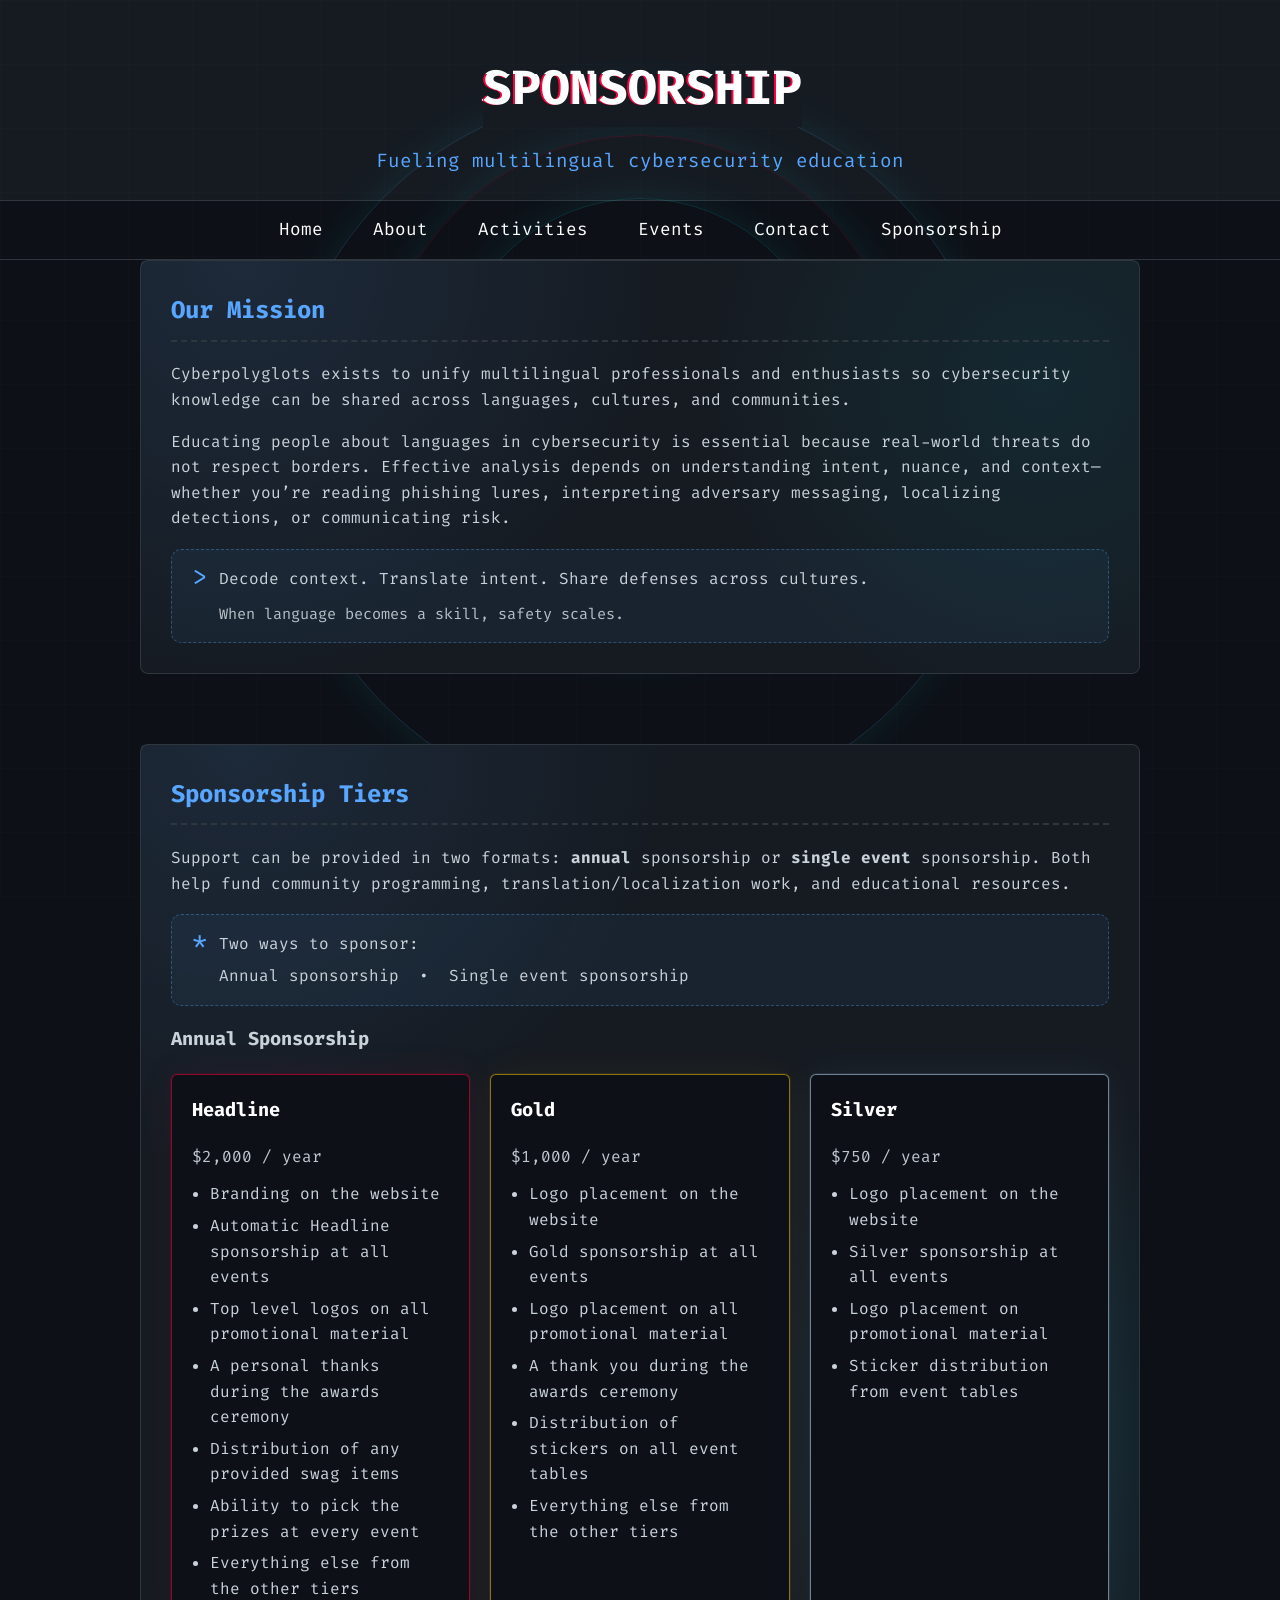
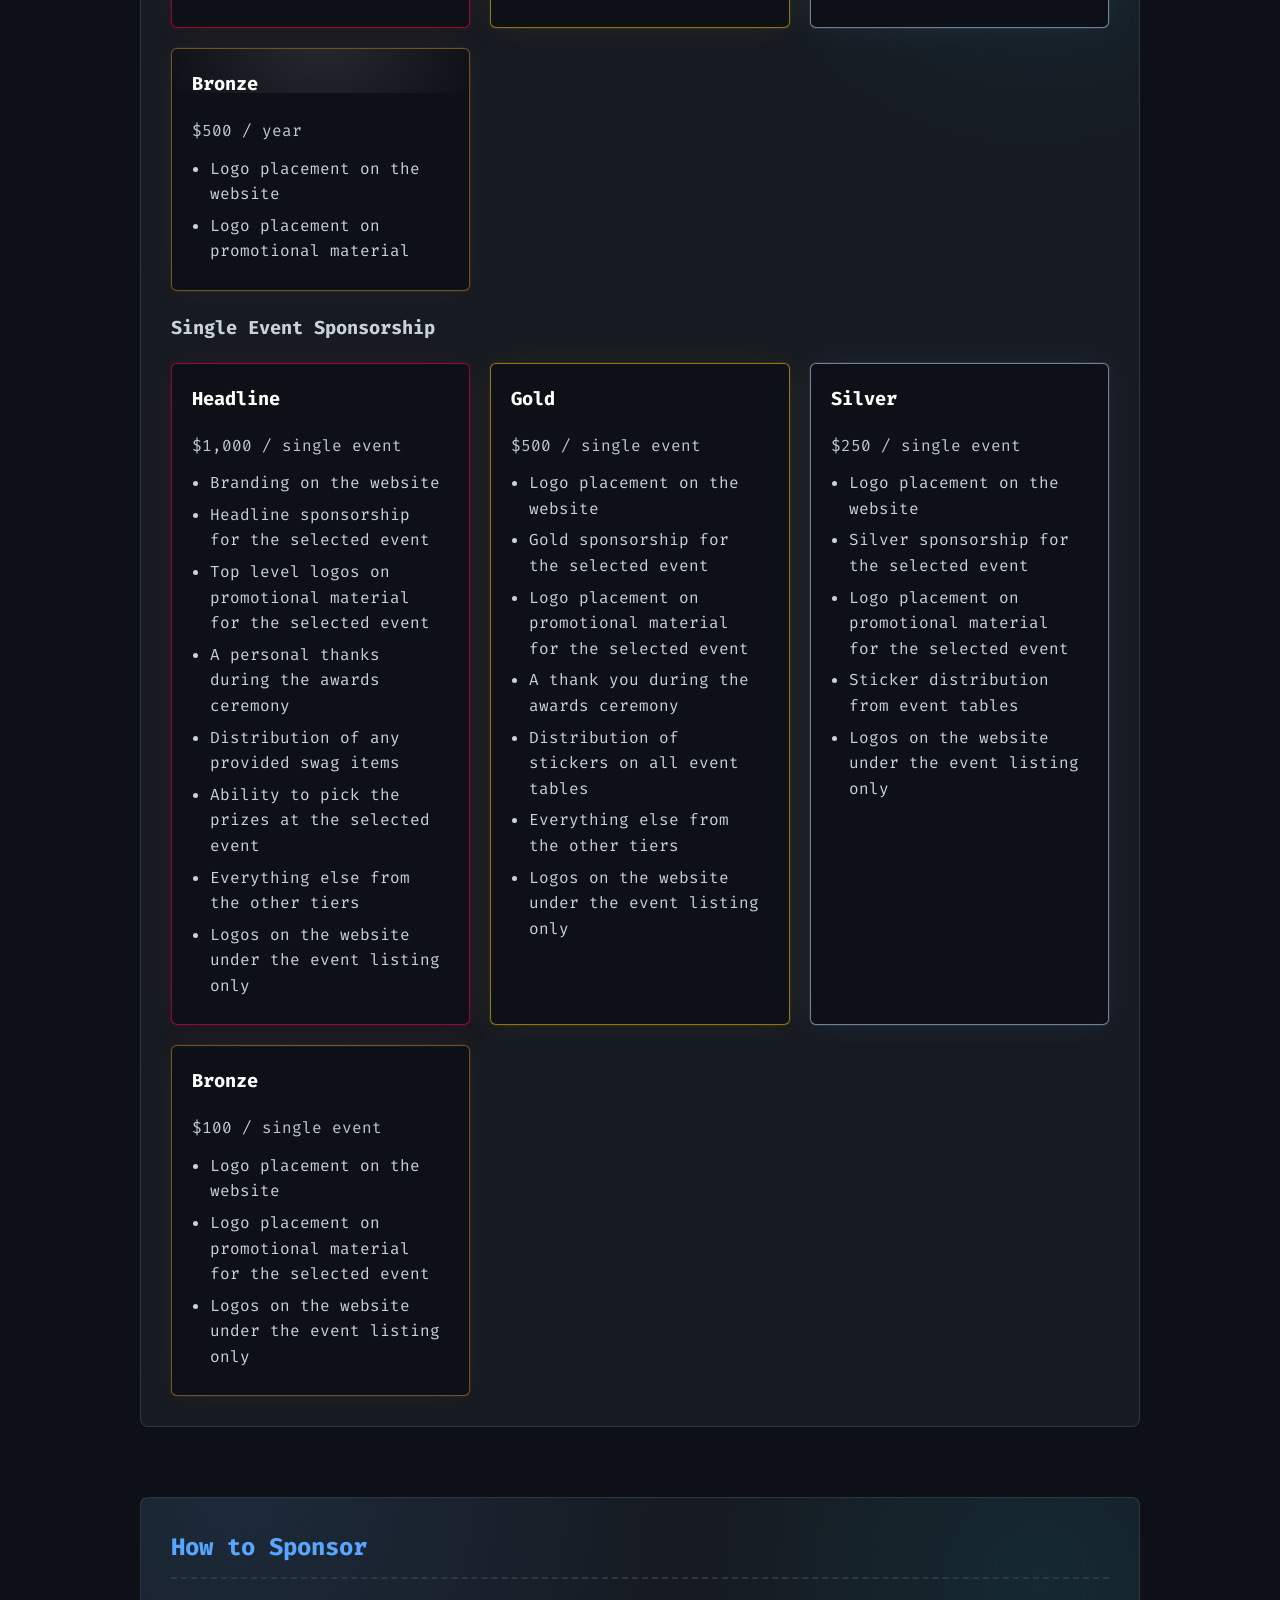
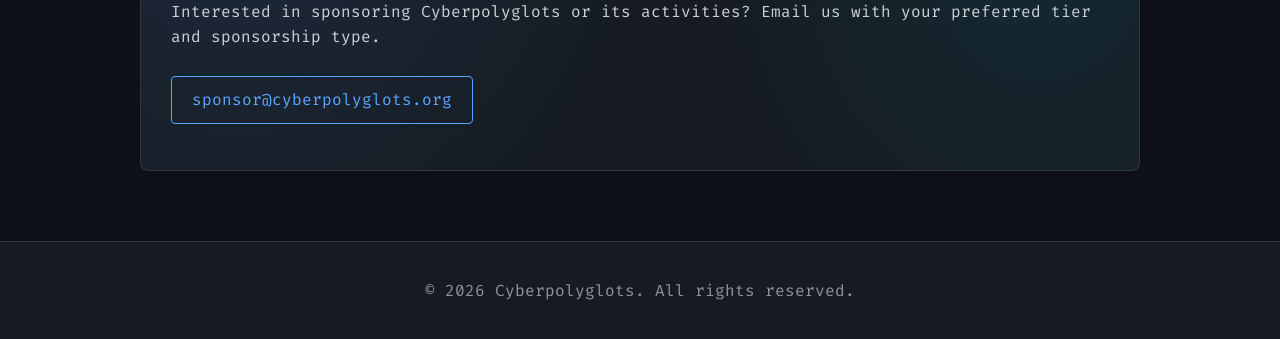
==== sponsorship.html @ d9398c61 "added sponsorship information" ====
<!DOCTYPE html>
<html lang="en">
<head>
    <meta charset="UTF-8">
    <meta name="viewport" content="width=device-width, initial-scale=1.0">
    <title>Cyberpolyglots - Sponsorship</title>
    <link rel="stylesheet" href="style.css">
    <link href="https://fonts.googleapis.com/css2?family=Fira+Code:wght@400;700&display=swap" rel="stylesheet">
</head>
<body>
    <div class="bg-grid" aria-hidden="true"></div>
    <div class="bg-orbits" aria-hidden="true">
        <span class="orbit orbit--a"></span>
        <span class="orbit orbit--b"></span>
        <span class="orbit orbit--c"></span>
    </div>

    <header>
        <div class="container">
            <h1 class="glitch" data-text="Sponsorship">Sponsorship</h1>
            <p class="subtitle">Fueling multilingual cybersecurity education</p>

            <div class="sr-only" aria-hidden="false">
                Sponsorship information for Cyberpolyglots.
            </div>
        </div>
    </header>

    <nav>
        <div class="container">
            <ul>
                <li><a href="index.html">Home</a></li>
                <li><a href="index.html#about">About</a></li>
                <li><a href="index.html#activities">Activities</a></li>
                <li><a href="index.html#events">Events</a></li>
                <li><a href="index.html#contact">Contact</a></li>
                <li><a href="sponsorship.html">Sponsorship</a></li>
            </ul>
        </div>
    </nav>

    <main class="container">
        <section id="mission">
            <h2>Our Mission</h2>
            <p>
                Cyberpolyglots exists to unify multilingual professionals and enthusiasts so cybersecurity
                knowledge can be shared across languages, cultures, and communities.
            </p>
            <p>
                Educating people about languages in cybersecurity is essential because real-world threats do not
                respect borders. Effective analysis depends on understanding intent, nuance, and context—whether
                you’re reading phishing lures, interpreting adversary messaging, localizing detections, or
                communicating risk.
            </p>

            <div class="quote-callout" role="note" aria-label="Why languages matter in cybersecurity">
                <div class="quote-mark" aria-hidden="true">></div>
                <div>
                    <p class="quote-text">Decode context. Translate intent. Share defenses across cultures.</p>
                    <p class="quote-sub">When language becomes a skill, safety scales.</p>
                </div>
            </div>
        </section>

        <section id="sponsorship-tiers">
            <h2>Sponsorship Tiers</h2>
            <p>
                Support can be provided in two formats: <strong>annual</strong> sponsorship or <strong>single event</strong>
                sponsorship. Both help fund community programming, translation/localization work, and educational resources.
            </p>

            <div class="quote-callout" role="note" aria-label="Sponsorship formats">
                <div class="quote-mark" aria-hidden="true">*</div>
                <div>
                    <p class="quote-text" style="margin-bottom: 6px;">Two ways to sponsor:</p>
                    <p class="quote-text">Annual sponsorship &nbsp;•&nbsp; Single event sponsorship</p>
                </div>
            </div>

            <h3 style="margin-bottom: 8px;">Annual Sponsorship</h3>
            <div class="activity-grid" role="list" aria-label="Annual sponsorship tiers">
                <div class="activity-card tier tier--headline" role="listitem">
                    <h3>Headline</h3>
                    <p class="tier-price">$2,000 / year</p>
                    <ul class="tier-list">
                        <li>Branding on the website</li>
                        <li>Automatic Headline sponsorship at all events</li>
                        <li>Top level logos on all promotional material</li>
                        <li>A personal thanks during the awards ceremony</li>
                        <li>Distribution of any provided swag items</li>
                        <li>Ability to pick the prizes at every event</li>
                        <li>Everything else from the other tiers</li>
                    </ul>
                </div>

                <div class="activity-card tier tier--gold" role="listitem">
                    <h3>Gold</h3>
                    <p class="tier-price">$1,000 / year</p>
                    <ul class="tier-list">
                        <li>Logo placement on the website</li>
                        <li>Gold sponsorship at all events</li>
                        <li>Logo placement on all promotional material</li>
                        <li>A thank you during the awards ceremony</li>
                        <li>Distribution of stickers on all event tables</li>
                        <li>Everything else from the other tiers</li>
                    </ul>
                </div>

                <div class="activity-card tier tier--silver" role="listitem">
                    <h3>Silver</h3>
                    <p class="tier-price">$750 / year</p>
                    <ul class="tier-list">
                        <li>Logo placement on the website</li>
                        <li>Silver sponsorship at all events</li>
                        <li>Logo placement on promotional material</li>
                        <li>Sticker distribution from event tables</li>
                    </ul>
                </div>

                <div class="activity-card tier tier--bronze" role="listitem">
                    <h3>Bronze</h3>
                    <p class="tier-price">$500 / year</p>
                    <ul class="tier-list">
                        <li>Logo placement on the website</li>
                        <li>Logo placement on promotional material</li>
                    </ul>
                </div>
            </div>

            <h3 style="margin: 22px 0 8px;">Single Event Sponsorship</h3>
            <div class="activity-grid" role="list" aria-label="Single event sponsorship tiers">
                <div class="activity-card tier tier--headline" role="listitem">
                    <h3>Headline</h3>
                    <p class="tier-price">$1,000 / single event</p>
                    <ul class="tier-list">
                        <li>Branding on the website</li>
                        <li>Headline sponsorship for the selected event</li>
                        <li>Top level logos on promotional material for the selected event</li>
                        <li>A personal thanks during the awards ceremony</li>
                        <li>Distribution of any provided swag items</li>
                        <li>Ability to pick the prizes at the selected event</li>
                        <li>Everything else from the other tiers</li>
                        <li>Logos on the website under the event listing only</li>
                    </ul>
                </div>
                <div class="activity-card tier tier--gold" role="listitem">
                    <h3>Gold</h3>
                    <p class="tier-price">$500 / single event</p>
                    <ul class="tier-list">
                        <li>Logo placement on the website</li>
                        <li>Gold sponsorship for the selected event</li>
                        <li>Logo placement on promotional material for the selected event</li>
                        <li>A thank you during the awards ceremony</li>
                        <li>Distribution of stickers on all event tables</li>
                        <li>Everything else from the other tiers</li>
                        <li>Logos on the website under the event listing only</li>
                    </ul>
                </div>
                <div class="activity-card tier tier--silver" role="listitem">
                    <h3>Silver</h3>
                    <p class="tier-price">$250 / single event</p>
                    <ul class="tier-list">
                        <li>Logo placement on the website</li>
                        <li>Silver sponsorship for the selected event</li>
                        <li>Logo placement on promotional material for the selected event</li>
                        <li>Sticker distribution from event tables</li>
                        <li>Logos on the website under the event listing only</li>
                    </ul>
                </div>
                <div class="activity-card tier tier--bronze" role="listitem">
                    <h3>Bronze</h3>
                    <p class="tier-price">$100 / single event</p>
                    <ul class="tier-list">
                        <li>Logo placement on the website</li>
                        <li>Logo placement on promotional material for the selected event</li>
                        <li>Logos on the website under the event listing only</li>
                    </ul>
                </div>
            </div>

        </section>

        <section id="how-to-sponsor">
            <h2>How to Sponsor</h2>
            <p>
                Interested in sponsoring Cyberpolyglots or its activities? Email us with your preferred tier and
                sponsorship type.
            </p>
            <p>
                <a href="mailto:sponsor@cyberpolyglots.org" class="btn" style="margin-top: 10px;">sponsor@cyberpolyglots.org</a>
            </p>
        </section>
    </main>

    <footer>
        <div class="container">
            <p>&copy; 2026 Cyberpolyglots. All rights reserved.</p>
        </div>
    </footer>
</body>
</html>
---- style.css ----
:root {
    --bg-color: #0d1117;
    --text-color: #c9d1d9;
    --accent-color: #58a6ff;
    --glitch-color1: #ff003c;
    --glitch-color2: #00e5ff;

    --card-color: #161b22;
    --border-color: #30363d;
    --muted: #8b949e;
    --chip-bg: rgba(88, 166, 255, 0.12);
}

body {
    font-family: 'Fira Code', monospace;
    background-color: var(--bg-color);
    color: var(--text-color);
    margin: 0;
    padding: 0;
    line-height: 1.6;
    overflow-x: hidden;
}

.bg-grid {
    position: fixed;
    inset: 0;
    pointer-events: none;
    background-image:
        linear-gradient(rgba(255, 255, 255, 0.035) 1px, transparent 1px),
        linear-gradient(90deg, rgba(255, 255, 255, 0.035) 1px, transparent 1px);
    background-size: 64px 64px;
    opacity: 0.35;
}

.bg-orbits {
    position: fixed;
    inset: 0;
    pointer-events: none;
    overflow: hidden;
}

.orbit {
    position: absolute;
    width: 620px;
    height: 620px;
    left: 50%;
    top: 15vh;
    transform: translateX(-50%);
    border-radius: 50%;
    border: 1px solid rgba(88, 166, 255, 0.18);
    box-shadow: 0 0 40px rgba(0, 229, 255, 0.08);
    filter: blur(0.2px);
}

.orbit--a {
    width: 520px;
    height: 520px;
    border-color: rgba(255, 0, 60, 0.15);
    animation: orbit-spin 18s linear infinite;
}

.orbit--b {
    width: 720px;
    height: 720px;
    top: 10vh;
    border-color: rgba(88, 166, 255, 0.18);
    animation: orbit-spin 26s linear infinite reverse;
}

.orbit--c {
    width: 380px;
    height: 380px;
    top: 22vh;
    border-color: rgba(0, 229, 255, 0.14);
    animation: orbit-spin 14s linear infinite;
}

@keyframes orbit-spin {
    0% { transform: translateX(-50%) rotate(0deg); }
    100% { transform: translateX(-50%) rotate(360deg); }
}

.container {
    width: 90%;
    max-width: 1000px;
    margin: auto;
    overflow: hidden;
    padding: 0 20px;
}

header {
    background: #161b22;
    color: #fff;
    padding-top: 50px;
    min-height: 150px;
    border-bottom: 1px solid #30363d;
    text-align: center;
}

header h1 {
    font-size: 3rem;
    margin: 0;
    text-transform: uppercase;
}

header .subtitle {
    font-size: 1.2rem;
    color: var(--accent-color);
}

nav {
    background: #0d1117;
    border-bottom: 1px solid #30363d;
    padding: 15px 0;
}

nav ul {
    padding: 0;
    list-style: none;
    text-align: center;
    margin: 0;
}

nav li {
    display: inline;
    padding: 0 20px;
}

nav a {
    color: #fff;
    text-decoration: none;
    font-size: 1.1rem;
    transition: color 0.3s ease;
}

nav a:hover {
    color: var(--accent-color);
}

main {
    padding: 40px 0;
}

/* Two-column layout for right-side sponsor prominence */
main {
    display: flex;
    flex-direction: row;
    align-items: flex-start;
    justify-content: center;
    gap: 20px;
    flex-wrap: wrap;
}

main > section {
    flex: 1 1 100%;
    max-width: 1000px;
}

/* Make core sponsors render as a wider right column */
#core-sponsors {
    flex: 0 1 520px;
    max-width: 540px;
    margin-bottom: 50px;
}

@media (max-width: 900px) {
    main { flex-direction: column; }
    #core-sponsors { flex: 1 1 100%; max-width: 100%; }
}

section {
    margin-bottom: 50px;
    background: var(--card-color);
    padding: 30px;
    border: 1px solid var(--border-color);
    border-radius: 8px;
    position: relative;
    isolation: isolate;
}

section::before {
    content: '';
    position: absolute;
    inset: 0;
    background:
        radial-gradient(800px circle at 10% 0%, rgba(88, 166, 255, 0.12), transparent 55%),
        radial-gradient(700px circle at 90% 30%, rgba(0, 229, 255, 0.08), transparent 50%);
    opacity: 0.9;
    z-index: -1;
}

h2 {
    color: var(--accent-color);
    border-bottom: 2px dashed #30363d;
    padding-bottom: 10px;
    margin-top: 0;
}

.btn {
    display: inline-block;
    background: transparent;
    color: var(--accent-color);
    padding: 10px 20px;
    text-decoration: none;
    border: 1px solid var(--accent-color);
    border-radius: 4px;
    margin-top: 15px;
    margin-right: 10px;
    transition: all 0.3s ease;
}

.btn:hover {
    background: var(--accent-color);
    color: var(--bg-color);
}

/* Layouts */
.activity-grid {
    display: grid;
    grid-template-columns: repeat(auto-fit, minmax(250px, 1fr));
    gap: 20px;
    margin-top: 20px;
}

.activity-card {
    background: #0d1117;
    padding: 20px;
    border: 1px solid #30363d;
    border-radius: 6px;
    transition: transform 0.2s ease, border-color 0.2s ease, box-shadow 0.2s ease;
}

.activity-card:hover {
    transform: translateY(-5px);
    border-color: var(--accent-color);
}

/* Sponsorship tiers */
.tier {
   position: relative;
   overflow: hidden;
}

.tier::after {
   content: '';
   position: absolute;
   inset: -40% -40% auto -40%;
   height: 140px;
   background: radial-gradient(circle at 50% 50%, rgba(255,255,255,0.12), transparent 60%);
   pointer-events: none;
   opacity: 0.9;
}

.tier-price {
   margin: 6px 0 12px 0;
   color: rgba(201, 209, 217, 0.95);
}

.tier-list {
   margin: 0;
   padding-left: 18px;
   text-align: left;
}

.tier-list li {
   margin: 6px 0;
}

.tier--headline {
   border-color: rgba(255, 0, 60, 0.55);
   box-shadow: 0 0 0 1px rgba(255, 0, 60, 0.08), 0 0 40px rgba(255, 0, 60, 0.06);
}

.tier--headline h3 {
   color: #ff003c;
}

.tier--gold {
   border-color: rgba(255, 193, 7, 0.55);
   box-shadow: 0 0 0 1px rgba(255, 193, 7, 0.08), 0 0 40px rgba(255, 193, 7, 0.06);
}

.tier--gold h3 {
   color: #ffc107;
}

.tier--silver {
   border-color: rgba(192, 220, 255, 0.55);
   box-shadow: 0 0 0 1px rgba(192, 220, 255, 0.08), 0 0 40px rgba(192, 220, 255, 0.06);
}

.tier--silver h3 {
   color: #d1e7ff;
}

.tier--bronze {
   border-color: rgba(205, 127, 50, 0.55);
   box-shadow: 0 0 0 1px rgba(205, 127, 50, 0.08), 0 0 40px rgba(205, 127, 50, 0.06);
}

.tier--bronze h3 {
   color: #cd7f32;
}

.activity-card h3 {
    color: #fff;
    margin-top: 0;
}

.event-list {
    display: flex;
    flex-direction: column;
    gap: 20px;
    margin-top: 20px;
}

.event-card {
    display: flex;
    align-items: center;
    background: #0d1117;
    padding: 20px;
    border: 1px solid #30363d;
    border-radius: 6px;
}

.event-logo {
    max-width: 100px;
    max-height: 100px;
    margin-right: 20px;
    object-fit: contain;
}

.event-card h3 {
    color: #fff;
    margin: 0 0 5px 0;
}

.event-card p {
    margin: 0;
    color: var(--text-color);
}

footer {
    background: #161b22;
    color: #8b949e;
    text-align: center;
    padding: 20px;
    margin-top: 20px;
    border-top: 1px solid #30363d;
}

/* Polyglot language rail */
.polyglot-rail {
    display: flex;
    flex-wrap: wrap;
    justify-content: center;
    gap: 10px;
    margin-top: 18px;
}

.lang-chip {
    background: var(--chip-bg);
    border: 1px solid rgba(88, 166, 255, 0.25);
    color: #e6edf3;
    border-radius: 999px;
    padding: 8px 12px;
    font-size: 0.95rem;
    letter-spacing: 0.02em;
    position: relative;
    overflow: hidden;
}

.sr-only {
    position: absolute;
    width: 1px;
    height: 1px;
    padding: 0;
    margin: -1px;
    overflow: hidden;
    clip: rect(0, 0, 0, 0);
    white-space: nowrap;
    border: 0;
}

.quote-sub {
    margin: 10px 0 0;
    color: rgba(201, 209, 217, 0.9);
    font-size: 0.95rem;
}

.lang-inline {
    color: #e6edf3;
    padding: 2px 8px;
    border: 1px solid rgba(88, 166, 255, 0.25);
    background: rgba(88, 166, 255, 0.08);
    border-radius: 999px;
    display: inline-block;
}

.lang-chip::after {
    content: '';
    position: absolute;
    inset: -40% -60%;
    background: linear-gradient(90deg, transparent, rgba(255, 255, 255, 0.12), transparent);
    transform: rotate(15deg) translateX(-60%);
    animation: chip-sweep 4.2s ease-in-out infinite;
    opacity: 0.85;
}

@keyframes chip-sweep {
    0%, 55% { transform: rotate(15deg) translateX(-60%); opacity: 0; }
    70% { opacity: 1; }
    100% { transform: rotate(15deg) translateX(60%); opacity: 0; }
}

/* About callout */
.quote-callout {
    margin-top: 18px;
    border: 1px dashed rgba(88, 166, 255, 0.35);
    background: rgba(88, 166, 255, 0.06);
    border-radius: 10px;
    padding: 16px 16px 16px 20px;
    display: flex;
    align-items: flex-start;
    gap: 12px;
}

.quote-mark {
    color: var(--accent-color);
    font-size: 1.6rem;
    line-height: 1;
    margin-top: -2px;
}

.quote-text {
    margin: 0;
    color: var(--text-color);
}

.terminal-hint {
    margin-top: 18px;
    background: rgba(13, 17, 23, 0.6);
    border: 1px solid rgba(48, 54, 61, 0.9);
    border-radius: 10px;
    padding: 12px 14px;
    display: flex;
    align-items: center;
    gap: 10px;
    justify-content: center;
    flex-wrap: wrap;
}

.terminal-hint .prompt {
    color: var(--muted);
}

.terminal-hint .cmd {
    color: #e6edf3;
    background: rgba(88, 166, 255, 0.10);
    border: 1px solid rgba(88, 166, 255, 0.25);
    padding: 6px 10px;
    border-radius: 8px;
}

.terminal-hint .sep {
    color: rgba(201, 209, 217, 0.55);
}

/* Glitch Effect */
.glitch {
    position: relative;
    display: inline-block;
}

.glitch::before,
.glitch::after {
    content: attr(data-text);
    position: absolute;
    top: 0;
    left: 0;
    width: 100%;
    height: 100%;
    background: #161b22;
}

.glitch::before {
    left: 2px;
    text-shadow: -2px 0 var(--glitch-color1);
    clip: rect(24px, 550px, 90px, 0);
    animation: glitch-anim-2 3s infinite linear alternate-reverse;
}

.glitch::after {
    left: -2px;
    text-shadow: -2px 0 var(--glitch-color2);
    clip: rect(85px, 550px, 140px, 0);
    animation: glitch-anim 2.5s infinite linear alternate-reverse;
}

@keyframes glitch-anim {
    0% { clip: rect(10px, 9999px, 44px, 0); }
    20% { clip: rect(79px, 9999px, 11px, 0); }
    40% { clip: rect(54px, 9999px, 35px, 0); }
    60% { clip: rect(15px, 9999px, 68px, 0); }
    80% { clip: rect(98px, 9999px, 83px, 0); }
    100% { clip: rect(3px, 9999px, 20px, 0); }
}

@keyframes glitch-anim-2 {
    0% { clip: rect(65px, 9999px, 100px, 0); }
    20% { clip: rect(3px, 9999px, 54px, 0); }
    40% { clip: rect(89px, 9999px, 2px, 0); }
    60% { clip: rect(22px, 9999px, 73px, 0); }
    80% { clip: rect(44px, 9999px, 33px, 0); }
    100% { clip: rect(9px, 9999px, 99px, 0); }
}

/* Reduce motion for accessibility */
@media (prefers-reduced-motion: reduce) {
    .lang-chip::after,
    .orbit {
        animation: none !important;
    }
}
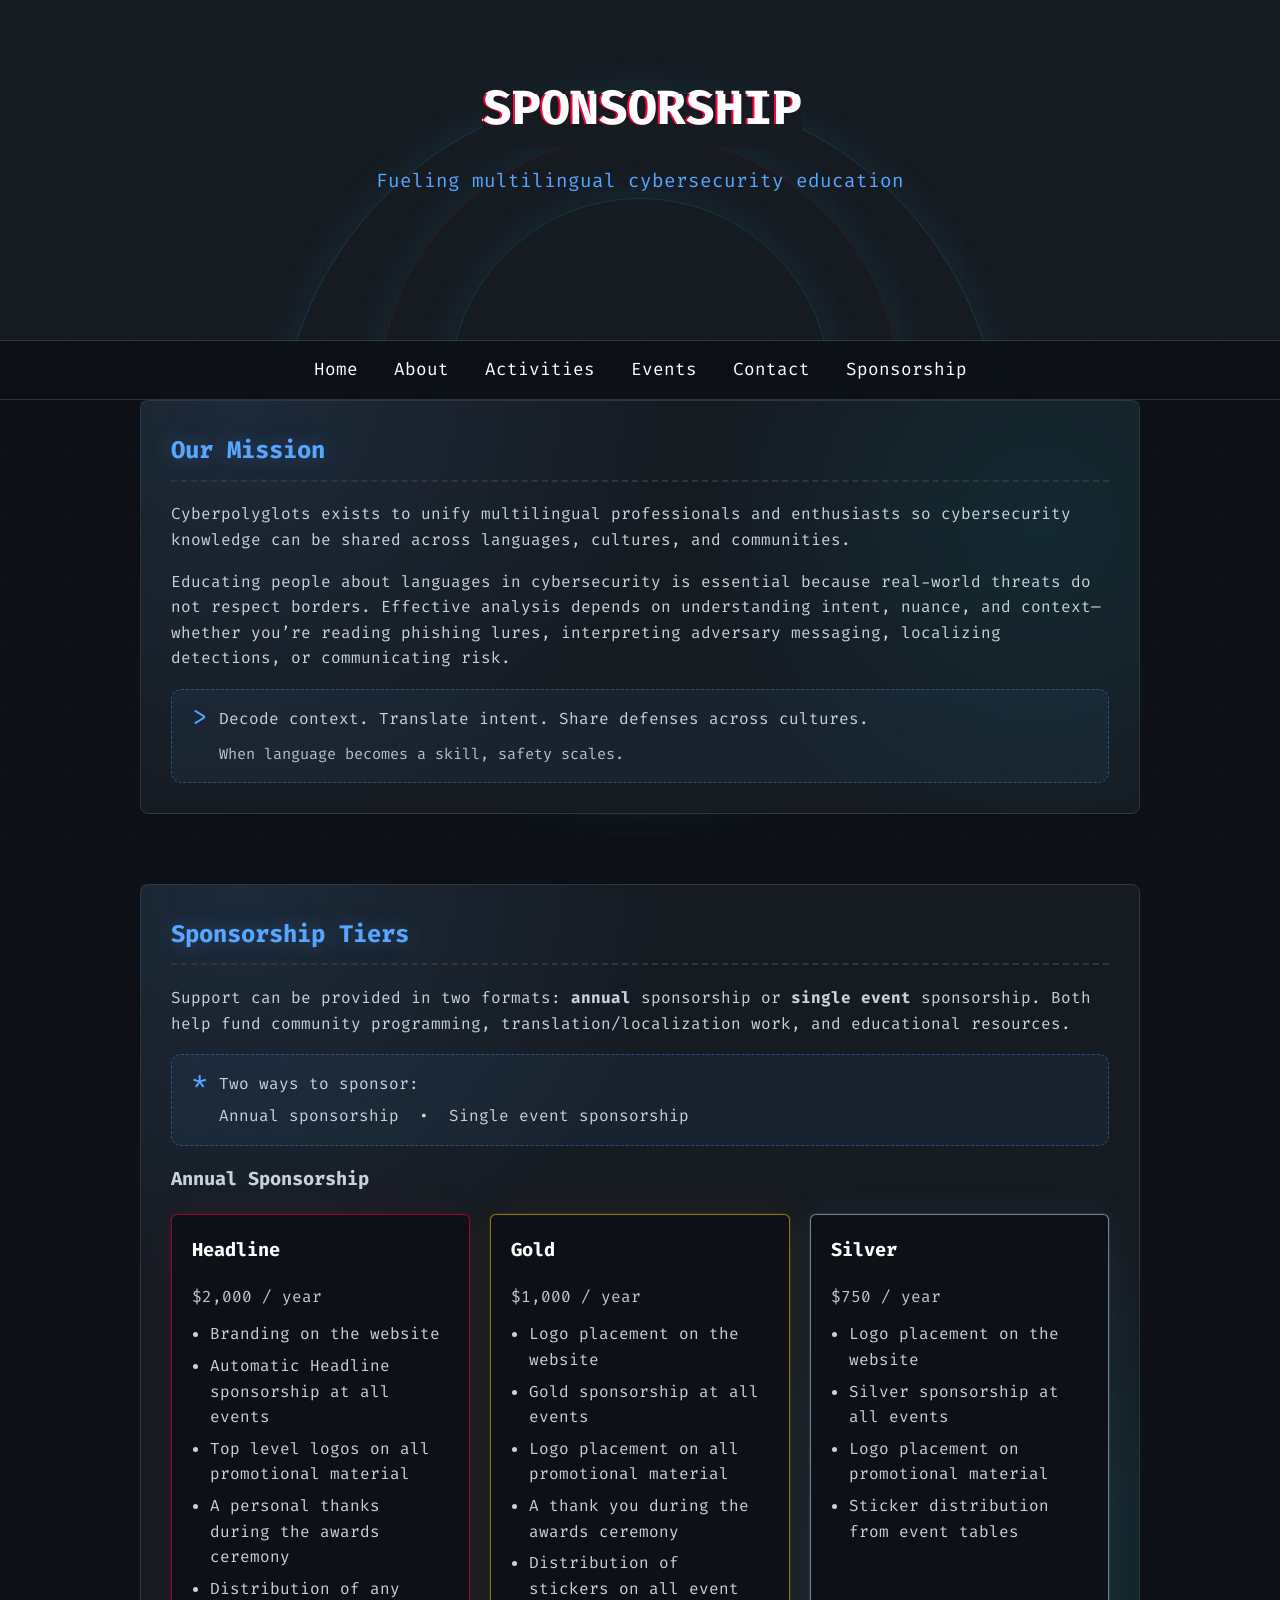
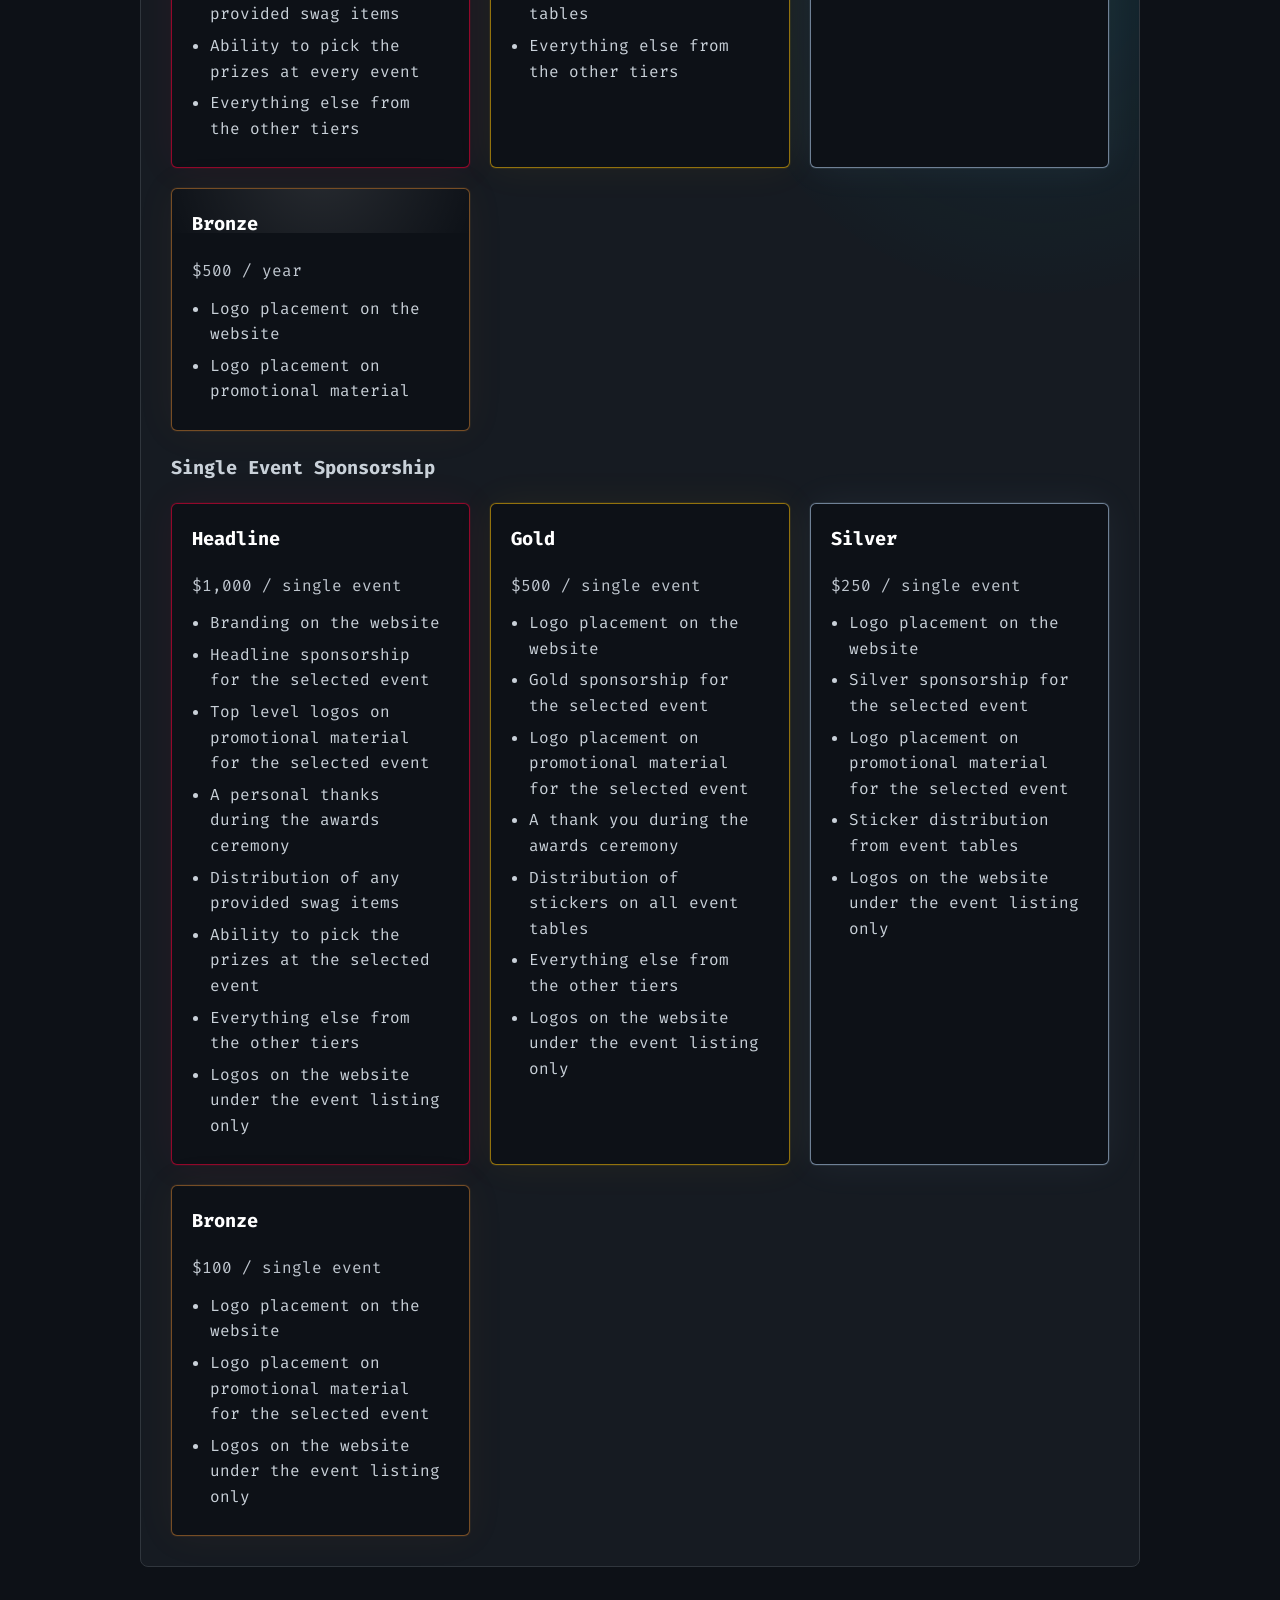
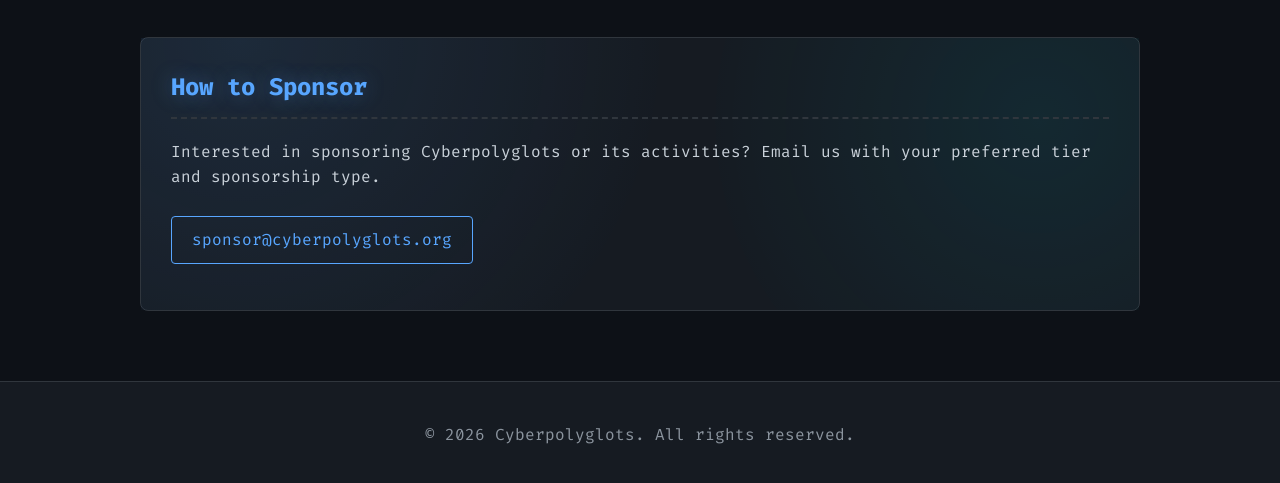
==== commit 76275a9a: "add GNU Terry Pratchett X-Clacks-Overhead meta tag Adds the X-Clacks-Overhead tribute meta tag to al" ====
--- a/sponsorship.html
+++ b/sponsorship.html
@@ -2,6 +2,7 @@
 <html lang="en">
 <head>
     <meta charset="UTF-8">
+    <meta http-equiv="X-Clacks-Overhead" content="GNU Terry Pratchett">
     <meta name="viewport" content="width=device-width, initial-scale=1.0">
     <title>Cyberpolyglots - Sponsorship</title>
     <link rel="stylesheet" href="style.css">
--- a/style.css
+++ b/style.css
@@ -84,15 +84,15 @@
     width: 90%;
     max-width: 1000px;
     margin: auto;
-    overflow: hidden;
     padding: 0 20px;
 }
 
 header {
     background: #161b22;
     color: #fff;
-    padding-top: 50px;
-    min-height: 150px;
+    padding-top: 70px;
+    padding-bottom: 50px;
+    min-height: 220px;
     border-bottom: 1px solid #30363d;
     text-align: center;
 }
@@ -109,9 +109,14 @@
 }
 
 nav {
-    background: #0d1117;
+    background: rgba(13, 17, 23, 0.85);
     border-bottom: 1px solid #30363d;
     padding: 15px 0;
+    position: sticky;
+    top: 0;
+    z-index: 100;
+    backdrop-filter: blur(12px);
+    -webkit-backdrop-filter: blur(12px);
 }
 
 nav ul {
@@ -123,7 +128,7 @@
 
 nav li {
     display: inline;
-    padding: 0 20px;
+    padding: 0 13px;
 }
 
 nav a {
@@ -131,9 +136,32 @@
     text-decoration: none;
     font-size: 1.1rem;
     transition: color 0.3s ease;
+    position: relative;
+    padding-bottom: 3px;
+}
+
+nav a::after {
+    content: '';
+    position: absolute;
+    bottom: 0;
+    left: 50%;
+    transform: translateX(-50%);
+    width: 0;
+    height: 1px;
+    background: var(--accent-color);
+    transition: width 0.25s ease;
 }
 
 nav a:hover {
+    color: var(--accent-color);
+}
+
+nav a:hover::after,
+nav a.active::after {
+    width: 100%;
+}
+
+nav a.active {
     color: var(--accent-color);
 }
 
@@ -194,6 +222,7 @@
     border-bottom: 2px dashed #30363d;
     padding-bottom: 10px;
     margin-top: 0;
+    text-shadow: 0 0 20px rgba(88, 166, 255, 0.35);
 }
 
 .btn {
@@ -233,6 +262,7 @@
 .activity-card:hover {
     transform: translateY(-5px);
     border-color: var(--accent-color);
+    box-shadow: 0 0 24px rgba(88, 166, 255, 0.18);
 }
 
 /* Sponsorship tiers */
@@ -321,6 +351,13 @@
     padding: 20px;
     border: 1px solid #30363d;
     border-radius: 6px;
+    transition: transform 0.2s ease, border-color 0.2s ease, box-shadow 0.2s ease;
+}
+
+.event-card:hover {
+    transform: translateY(-5px);
+    border-color: var(--accent-color);
+    box-shadow: 0 0 24px rgba(88, 166, 255, 0.18);
 }
 
 .event-logo {
@@ -340,13 +377,85 @@
     color: var(--text-color);
 }
 
+/* Challenge cards */
+.challenges-heading {
+    color: var(--text-color);
+    margin: 28px 0 4px;
+    font-size: 1rem;
+    text-transform: uppercase;
+    letter-spacing: 0.1em;
+    color: var(--muted);
+}
+
+.challenge-card {
+    display: flex;
+    flex-direction: column;
+}
+
+.challenge-card .btn {
+    margin-top: auto;
+    align-self: flex-start;
+}
+
+.challenge-tag {
+    display: inline-block;
+    font-size: 0.72rem;
+    text-transform: uppercase;
+    letter-spacing: 0.1em;
+    color: var(--accent-color);
+    border: 1px solid rgba(88, 166, 255, 0.3);
+    background: rgba(88, 166, 255, 0.08);
+    border-radius: 4px;
+    padding: 2px 8px;
+    margin-bottom: 10px;
+    width: fit-content;
+}
+
+/* Community links row (Join Us section) */
+.community-links {
+    display: flex;
+    flex-wrap: wrap;
+    gap: 12px;
+    margin: 18px 0;
+}
+
+.community-btn {
+    display: inline-flex;
+    align-items: center;
+    gap: 8px;
+}
+
+.community-btn-icon {
+    font-size: 1rem;
+}
+
 footer {
     background: #161b22;
     color: #8b949e;
     text-align: center;
-    padding: 20px;
+    padding: 24px 20px 20px;
     margin-top: 20px;
     border-top: 1px solid #30363d;
+}
+
+.footer-links {
+    margin-bottom: 10px;
+    font-size: 0.9rem;
+}
+
+.footer-links a {
+    color: var(--muted);
+    text-decoration: none;
+    transition: color 0.2s ease;
+}
+
+.footer-links a:hover {
+    color: var(--accent-color);
+}
+
+.footer-sep {
+    margin: 0 10px;
+    color: var(--border-color);
 }
 
 /* Polyglot language rail */
@@ -515,10 +624,135 @@
     100% { clip: rect(9px, 9999px, 99px, 0); }
 }
 
+/* Scan line */
+.scan-line {
+    position: fixed;
+    left: 0;
+    top: 0;
+    width: 100%;
+    height: 1px;
+    background: linear-gradient(to right, transparent, rgba(0, 229, 255, 0.2), rgba(88, 166, 255, 0.35), rgba(0, 229, 255, 0.2), transparent);
+    animation: scan 14s linear infinite;
+    pointer-events: none;
+    z-index: 200;
+}
+
+@keyframes scan {
+    0%   { top: 0;    opacity: 0; }
+    4%   { opacity: 0.8; }
+    96%  { opacity: 0.8; }
+    100% { top: 100vh; opacity: 0; }
+}
+
+/* Language ticker */
+.lang-ticker {
+    overflow: hidden;
+    width: 100%;
+    margin-top: 20px;
+    padding-top: 14px;
+    border-top: 1px solid rgba(48, 54, 61, 0.7);
+    -webkit-mask-image: linear-gradient(to right, transparent, black 8%, black 92%, transparent);
+    mask-image: linear-gradient(to right, transparent, black 8%, black 92%, transparent);
+}
+
+.lang-ticker-inner {
+    display: flex;
+    width: max-content;
+    animation: ticker-scroll 30s linear infinite;
+    white-space: nowrap;
+}
+
+.lang-ticker-inner span {
+    display: inline-block;
+    padding: 0 22px;
+    color: rgba(88, 166, 255, 0.55);
+    font-size: 0.82rem;
+    letter-spacing: 0.07em;
+}
+
+.lang-ticker-inner span::after {
+    content: '•';
+    margin-left: 22px;
+    color: rgba(48, 54, 61, 0.9);
+}
+
+@keyframes ticker-scroll {
+    0%   { transform: translateX(0); }
+    100% { transform: translateX(-50%); }
+}
+
+/* Typing cursor */
+.typing-cursor {
+    display: inline-block;
+    width: 2px;
+    height: 1em;
+    background: var(--accent-color);
+    margin-left: 3px;
+    vertical-align: text-bottom;
+    animation: cursor-blink 0.75s step-end infinite;
+}
+
+@keyframes cursor-blink {
+    0%, 100% { opacity: 1; }
+    50%       { opacity: 0; }
+}
+
+/* Card stagger entrance */
+@keyframes card-enter {
+    from { opacity: 0; transform: translateY(16px); }
+    to   { opacity: 1; transform: translateY(0); }
+}
+
+.card-enter {
+    animation: card-enter 0.45s ease both;
+}
+
+/* Mobile nav */
+@media (max-width: 640px) {
+    nav ul {
+        display: flex;
+        flex-wrap: wrap;
+        justify-content: center;
+        gap: 4px 0;
+    }
+    nav li {
+        display: inline;
+        padding: 0 10px;
+    }
+    nav a {
+        font-size: 0.9rem;
+    }
+}
+
+/* Scroll reveal */
+.reveal {
+    opacity: 0;
+    transform: translateY(22px);
+    transition: opacity 0.55s ease, transform 0.55s ease;
+}
+
+.reveal.visible {
+    opacity: 1;
+    transform: translateY(0);
+}
+
 /* Reduce motion for accessibility */
 @media (prefers-reduced-motion: reduce) {
     .lang-chip::after,
-    .orbit {
+    .orbit,
+    .scan-line,
+    .lang-ticker-inner,
+    .typing-cursor {
         animation: none !important;
     }
+    .reveal {
+        opacity: 1 !important;
+        transform: none !important;
+        transition: none !important;
+    }
+    .card-enter {
+        animation: none !important;
+        opacity: 1 !important;
+        transform: none !important;
+    }
 }
